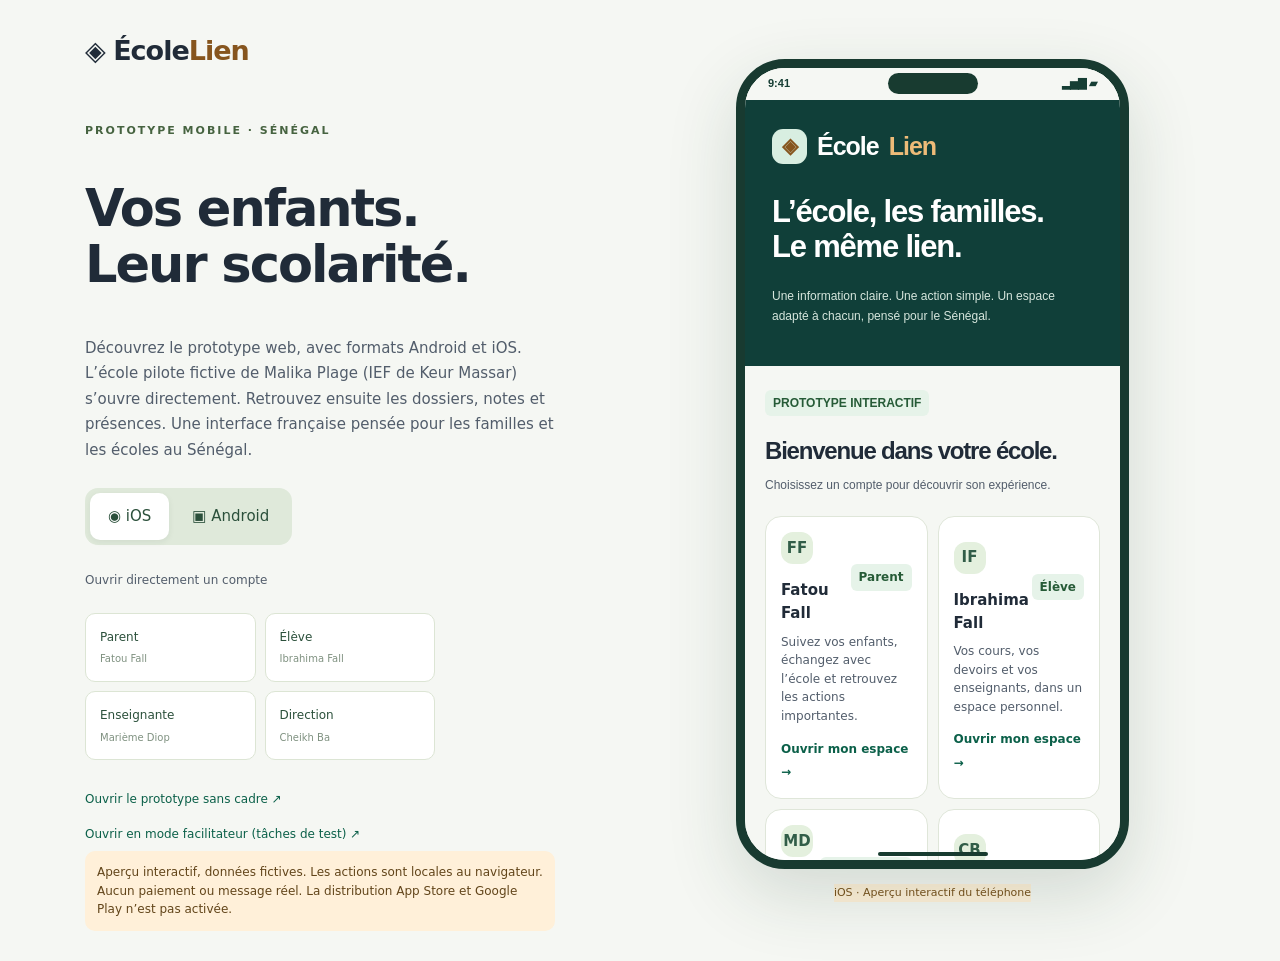
==== index.html @ 13fc46bd "Publish ÉcoleLien pilot prototype for online testing Static site for GitHub Pages: preview page, app" ====
<!doctype html><html lang="fr"><head><meta charset="utf-8"><meta name="robots" content="noindex, nofollow"><meta name="viewport" content="width=device-width,initial-scale=1"><meta name="theme-color" content="#103f39"><title>ÉcoleLien · iOS et Android</title><style>*{box-sizing:border-box}body{margin:0;background:#edf2e9;color:#183f35;font:14px system-ui,sans-serif}.preview{min-height:100vh;display:grid;grid-template-columns:1fr 1fr;gap:60px;align-items:center;max-width:1250px;margin:auto;padding:30px 70px}.brand{font-weight:800;font-size:27px;letter-spacing:-1px}.brand span{color:#b37a35}h1{font-size:51px;letter-spacing:-2px;line-height:1.1;max-width:500px}p{line-height:1.7;color:#647c6b;max-width:470px}.eyebrow{font-size:11px;font-weight:700;letter-spacing:2px;color:#72956e;margin-top:50px}.switch{display:flex;gap:5px;padding:5px;background:#dfe9da;border-radius:13px;width:max-content;margin:25px 0}button{cursor:pointer;font:inherit;border:0;border-radius:10px;padding:12px 18px;color:#2b503b;background:transparent}button.active{background:#fff;box-shadow:0 2px 6px #17352512}.accounts{display:grid;grid-template-columns:1fr 1fr;gap:9px;max-width:350px;margin:22px 0}.accounts button{background:#fff;text-align:left;border:1px solid #dce5d4;padding:14px;font-size:12px}.accounts small{display:block;color:#7f9180;margin-top:5px}.device-area{display:flex;align-items:center;justify-content:center;flex-direction:column;gap:15px}.device{height:min(850px,90vh);width:393px;border:9px solid #183a30;border-radius:49px;background:#f5f7f3;overflow:hidden;box-shadow:0 25px 70px #1c432929;position:relative}.device.android{border-radius:35px;border-width:8px}.device iframe{width:100%;height:100%;border:0;display:block}.note{font-size:11px;color:#7e917d}.link{display:inline-block;margin:8px 0;color:#16785e;font-size:12px;text-decoration:none}.demo{font-size:11px;padding:12px;background:#e4eadb;border-radius:10px;max-width:470px}.mobiletools{display:none}@media(max-width:800px){body{background:#f5f7f3}.preview{display:block;padding:0;min-height:100dvh}.intro{display:none}.device-area{display:block}.device{width:100%;height:calc(100dvh - 40px);border:0;border-radius:0;box-shadow:none}.device.android{border:0;border-radius:0}.note{display:none}.mobiletools{display:flex;justify-content:center;align-items:center;height:40px;background:#e6eee1;gap:8px;font-size:10px}.mobiletools button{padding:5px 13px;font-size:10px;border-radius:15px}.mobiletools button.active{background:white}}</style><link rel="stylesheet" href="readability.css"><link rel="stylesheet" href="pilot.css?v=3"><link rel="manifest" href="manifest.webmanifest"><link rel="apple-touch-icon" href="icon-192.png"></head><body><div class="preview"><section class="intro"><div class="brand">◈ École<span>Lien</span></div><div class="eyebrow">PROTOTYPE MOBILE · SÉNÉGAL</div><h1>Vos enfants.<br>Leur scolarité.</h1><p>Découvrez le prototype web, avec formats Android et iOS. L’école pilote fictive de Malika Plage (IEF de Keur Massar) s’ouvre directement. Retrouvez ensuite les dossiers, notes et présences. Une interface française pensée pour les familles et les écoles au Sénégal.</p><div class="switch"><button id="ios" onclick="platform('ios')">◉ iOS</button><button id="android" onclick="platform('android')">▣ Android</button></div><p style="font-size:12px">Ouvrir directement un compte</p><div class="accounts"><button onclick="openAccount('parent')">Parent<small>Fatou Fall</small></button><button onclick="openAccount('student')">Élève<small>Ibrahima Fall</small></button><button onclick="openAccount('teacher')">Enseignante<small>Marième Diop</small></button><button onclick="openAccount('admin')">Direction<small>Cheikh Ba</small></button></div><a class="link" id="full" href="app.html">Ouvrir le prototype sans cadre ↗</a><br><a class="link" href="app.html?animateur=1">Ouvrir en mode facilitateur (tâches de test) ↗</a><div class="demo">Aperçu interactif, données fictives. Les actions sont locales au navigateur. Aucun paiement ou message réel. La distribution App Store et Google Play n’est pas activée.</div></section><section class="device-area"><div class="mobiletools">Format : <button id="mobile-ios" onclick="platform('ios')">iOS</button><button id="mobile-android" onclick="platform('android')">Android</button></div><div class="device" id="device"><iframe id="phone" title="Prototype mobile ÉcoleLien" src="app.html?platform=ios"></iframe></div><div class="note" id="caption">iOS · Aperçu du téléphone</div></section></div><script>let current=localStorage.getItem('ecolelien-platform')||'ios';function platform(p){current=p;localStorage.setItem('ecolelien-platform',p);document.getElementById('device').classList.toggle('android',p==='android');for(let id of ['ios','android','mobile-ios','mobile-android'])document.getElementById(id).classList.toggle('active',id.endsWith(p));document.getElementById('phone').src='app.html?platform='+p;document.getElementById('full').href='app.html?platform='+p;document.getElementById('caption').textContent=(p==='ios'?'iOS':'Android')+' · Aperçu interactif du téléphone'}function openAccount(role){document.getElementById('phone').contentWindow.postMessage({type:'ecolelien-demo-account',role},location.origin)}platform(current);</script></body></html>
---- readability.css ----
/* Readable typography and contrast on light surfaces. */
:root{--read-ink:#202b38;--read-muted:#525d6b;--read-purple:#247565;--read-green:#0b6049}
html{-webkit-text-size-adjust:100%;text-size-adjust:100%}
body:not(.vue-theme-dark){--ink:var(--read-ink);--muted:var(--read-muted);--green:var(--read-green);color:var(--read-ink)}
body:not(.vue-theme-dark) :is(.subtitle,.meta,.help,.hint,.mini,.footnote,.phone-hint,.location-sub,.location-help,.school-details,.location-notes,.location-foot,.kpi-caption){color:var(--read-muted)}
body:not(.vue-theme-dark) :is(.location-card,.school-option,.card,.student-card,.assignment-list,.contact-display,.account){color:var(--read-ink)}
body:not(.vue-theme-dark) :is(.card,.student-card,.account,.location-card,.school-option) :is(p,small){color:var(--read-muted)}
body:not(.vue-theme-dark) :is(.location-brand span,.school-cardhead p,.location-notes h3,.profile-item small,.student-card p,.assignment-row .tiny,.assignment-row .due,.stat small,.stat span,.stat .label,th){color:var(--read-muted)}
body:not(.vue-theme-dark) :is(.school-context button,.school-context small,.school-option a,.location-notes a,.return-link){color:var(--read-purple)}
body:not(.vue-theme-dark) :is(.location-steps button,.location-steps b){color:#33665c}
body:not(.vue-theme-dark) .location-steps button.active{background:#247565;color:white}
body:not(.vue-theme-dark) :is(.vue-summary,.vue-note){background:#eaf5f3;color:#32675c}
body:not(.vue-theme-dark) :is(.notice,.location-path){background:#edf4e7;color:#385830}
body:not(.vue-theme-dark) :is(.notice.amber,.note,.demo){background:#fff0d9;color:#78501b}
body:not(.vue-theme-dark) .tag{background:#e6f3e9;color:#265b37}
body:not(.vue-theme-dark) .tag.amber{background:#fbefda;color:#795019}
body:not(.vue-theme-dark) .tag.blue{background:#e8edf8;color:#294c8a}
body:not(.vue-theme-dark) .tag.rose{background:#fae9e5;color:#903a30}
body:not(.vue-theme-dark) .bottom-nav button{color:#525d6b}
body:not(.vue-theme-dark) .bottom-nav button.active{color:#0b6049}
body:not(.vue-theme-dark) .assignment-row .due strong{color:#202b38}
body:not(.vue-theme-dark) .assignment-details .row span:first-child{color:#525d6b}
body:not(.vue-theme-dark) :is(input,select,textarea){background:#fff;color:#202b38;border-color:#8993a0}
body:not(.vue-theme-dark) ::placeholder{color:#626c79;opacity:1}
body:not(.vue-theme-dark) :is(.primary,.dark){background:#0b6049;color:white}
body:not(.vue-theme-dark) .student-modules .grades{background:#175d93;border-color:#175d93;color:white}
body:not(.vue-theme-dark) .student-modules .grades span{color:white}
body:not(.vue-theme-dark) .positive{color:#176336}
body:not(.vue-theme-dark) .negative{color:#963c32}
body:not(.vue-theme-dark) :is(.pill,.badge,.notice-result,.formula){color:#31582c}
body:not(.vue-theme-dark) .link{color:#0b6049}
body:not(.vue-theme-dark) .brand span{color:#86551e}
body:not(.vue-theme-dark) .intro p,body:not(.vue-theme-dark) .note{color:#525d6b}
body:not(.vue-theme-dark) .intro .demo{color:#62451a}
body:not(.vue-theme-dark) :is(.login-intro,.hero) p{color:#d6e6dd}
body:not(.vue-theme-dark) :is(.login-intro,.hero) :is(.eyebrow,.footnote){color:#c9dfd0}
body:not(.vue-theme-dark) :is(.login-intro,.hero,.vue-banner,.id-card) :is(h1,h2,h3){color:#fff}
body:not(.vue-theme-dark) .vue-banner p{color:#e4f2ef}
body:not(.vue-theme-dark) .id-card :is(p,small){color:#e6f3f0}
body:not(.vue-theme-dark) .top :is(.top-left,.identity small,.ghost){color:#fff}
body:not(.vue-theme-dark) .hero button{color:#294a38}
.vue-action{color:#fff!important}.vue-action:nth-child(2){background:#237665!important}.vue-action:nth-child(3){background:#955015!important}
.student-card .events{background:#955015!important;color:#fff!important}
.subject-tile:nth-child(6n+1){background:#00657a!important}.subject-tile:nth-child(6n+2){background:#174b91!important}.subject-tile:nth-child(6n+3){background:#227766!important}.subject-tile:nth-child(6n+4){background:#267364!important}.subject-tile:nth-child(6n+5){background:#92511c!important}.subject-tile:nth-child(6n+6){background:#6b5516!important}
.subject-tile :is(h3,strong,small,.subject-teacher,.coefficient){color:white!important;opacity:1!important}
.course-hero{background:#175d93!important;color:white}.course-hero :is(h2,p,small){color:white!important}
body{font-size:15px;line-height:1.55}
:is(.meta,.help,.hint,.footnote,.phone-hint,.location-sub,.location-help,.school-details,.location-notes,.location-foot,.kpi-caption,.school-context small,.school-cardhead p,.tag,.demo,.stat small,.stat .label,.account small,.account p,.location-brand span,.school-option a,.location-notes a,.account .arrow){font-size:12px!important;line-height:1.55!important}
:is(label,th,.small,.location-steps button,.school-option .primary,.account-tabs button,.module-grid button,.bottom-nav button,.student-modules button,.top-left,.identity b){font-size:12px!important}
:is(.subject-tile .subject-teacher,.subject-tile .coefficient,.assignment-row .tiny,.assignment-row .due){font-size:11px!important;line-height:1.45}
.screens .subject-tile h3{font-size:12px;min-height:35px;line-height:1.4}
.screens .subject-tile{min-height:160px}
.screens .module-grid button{min-height:110px;line-height:1.4}
.school-context small{white-space:normal}.location-steps button{flex-wrap:wrap;justify-content:center;min-height:52px}
button:disabled{opacity:1;color:#59606a!important;background:#e5e7eb!important;border:1px solid #bcc2ca}
button:focus-visible,a:focus-visible,input:focus-visible,select:focus-visible,textarea:focus-visible{outline:3px solid #174b91;outline-offset:3px}
.vue-theme-dark :is(.meta,.help,.hint,.footnote,.phone-hint,.location-sub,.location-help,.school-details,.location-notes,.location-foot,.kpi-caption,.school-cardhead p,.profile-item small,.assignment-row .tiny){color:#becbc8}
.vue-theme-dark :is(.location-brand span,.location-notes h3,.school-context small){color:#c3dcd7}
.vue-theme-dark .tag{background:#d8eee1;color:#265b37}.vue-theme-dark .tag.amber{background:#fbefda;color:#795019}.vue-theme-dark .tag.blue{background:#e8edf8;color:#294c8a}
.vue-theme-dark button:disabled{background:#3b3b43!important;color:#ceced5!important;border-color:#777}
.vue-theme-dark :is(.sheet,.drawer,dialog) .help{color:#becbc8}
@media(max-width:780px){input:not([type=checkbox]):not([type=radio]),select,textarea{font-size:16px!important}.page-head{flex-wrap:wrap}.screen-top h1{font-size:18px!important}.bottom-nav button{font-size:11px!important;min-height:52px;max-width:95px;white-space:normal}.location-shell h1{font-size:26px!important}.school-option .pillrow button{white-space:normal;line-height:1.45}.school-context b{font-size:13px}.screens .subject-grid{gap:8px}.screens .subject-tile{padding:12px 7px}.screens .subject-tile strong{font-size:22px}.account-tabs button{padding:13px 3px}.demo{font-size:11px!important}.main{padding-bottom:115px}}

body:not(.vue-theme-dark) .intro .eyebrow{color:#466340}.mobiletools{font-size:12px}.mobiletools button{font-size:12px}.vue-theme-dark .bottom-nav button{color:#becbc8}.vue-theme-dark .bottom-nav button.active{color:#bce5cf}
/* Dark theme controls must own their foreground and background together. */
.vue-theme-dark button{background:#35413f;color:#edf7f5}
.vue-theme-dark button.primary,.vue-theme-dark button.dark{background:#0b6049;color:#fff}
.vue-theme-dark button.danger{background:#59302f;color:#ffe8e3}
.vue-theme-dark button.ghost{background:transparent;color:#cdddda}
.vue-theme-dark .quick button{background:#edf3e8;color:#213d2f;font-weight:700}
.vue-theme-dark .quick button span{color:#2e6845}
.vue-theme-dark .row button.small:not(.primary):not(.dark):not(.danger){background:#edf3e8;color:#213d2f;border:1px solid #b2c5ac}
.vue-theme-dark .tabs button{background:#35413f;color:#edf7f5}
.vue-theme-dark .tabs button.active{background:#d8eee1;color:#245c43}
.vue-theme-dark .account{background:#252f2d;color:#edf7f5;border-color:#455451}
.vue-theme-dark .account :is(p,small){color:#becbc8}
.vue-theme-dark .account .arrow{color:#bce5cf}
.vue-theme-dark .child{background:#2b3634;color:#edf7f5;border-color:#455451}
.vue-theme-dark .child.active{background:#334b3b;color:#edf7f5;border-color:#92b98b}
.vue-theme-dark .child small{color:#becbc8}
.vue-theme-dark .pillrow button:not(.primary):not(.danger):not(.events){background:#35413f;color:#edf7f5}
.vue-theme-dark .hero button{background:#e8c181;color:#294a38}
.vue-theme-dark .student-card .events{background:#955015;color:#fff}
.vue-theme-dark .student-summary{background:transparent;color:#edf7f5}
.vue-theme-dark .module-heading button{background:transparent;color:#edf7f5}
.vue-theme-dark .assignment-row,.vue-theme-dark .grade-row{background:transparent;color:#edf7f5}
.vue-theme-dark .assignment-row .due strong{color:#edf7f5}
.vue-theme-dark .conversation{background:transparent;color:#edf7f5}
.vue-theme-dark .conversation.active{color:#bce5cf}
.vue-theme-dark .account-tabs button{background:transparent;color:#edf7f5}
.vue-theme-dark .account-tabs button.active{background:#35413f;color:#edf7f5}
.vue-theme-dark .return-link{background:transparent;color:#baded7}
.vue-theme-dark .location-steps button{background:#2d403c;color:#cee7e2}
.vue-theme-dark .location-steps button.active{background:#2a6f61;color:white}
.vue-theme-dark .location-steps b{background:#e7f3f1;color:#33665c}
.vue-theme-dark .location-brand span{color:#becbc8}
.vue-theme-dark .sheet .student-summary{background:#2b3634;color:#edf7f5}
.vue-theme-dark .drawer button{background:transparent;color:#edf7f5}
.vue-theme-dark .tutorial button{background:transparent;color:#edf7f5}
.vue-theme-dark .screen-top button{background:transparent;color:#fff}
.vue-theme-dark .bottom-nav button{background:transparent;color:#cdddda}
.vue-theme-dark .bottom-nav button.active{background:transparent;color:#bce5cf}
.screens.vue-theme-dark .statusbar{background:#272727!important;color:#f3f1f5!important}
.screens.vue-theme-dark .statusbar .camera{background:#0b0b0d}
.screens.vue-theme-dark .gesture{background:#cdddda}
body:not(.vue-theme-dark) .quick button{background:#f2f6ee;color:#213d2f;font-weight:700}
body:not(.vue-theme-dark) .quick button span{color:#2e6845}
body:not(.vue-theme-dark) .row button.small:not(.primary):not(.dark):not(.danger){background:#edf3e8;color:#213d2f}
---- pilot.css ----
/* Shared green/gold identity, using phone system fonts and local SVG icons. */
body,button,input,select,textarea{font-family:system-ui,-apple-system,BlinkMacSystemFont,'Segoe UI',sans-serif}h1,h2,h3,.brand{font-family:inherit}body.vue,body.screens{--purple:#0b6049;--blue:#0b6049}body:not(.vue-theme-dark){--bg:#f5f7f3;--green:#0b6049;--navy:#103f39;--ink:#202b38;--muted:#525d6b;background:#f5f7f3}body.screens .top{background:#103f39!important;color:#fff}.screens .screen-top h1,.screens .screen-top button{color:#fff!important}.location-brand{color:#0b6049}body:not(.vue-theme-dark) .location-steps button{color:#294a38}body:not(.vue-theme-dark) .location-steps button.active{background:#0b6049;color:white}body:not(.vue-theme-dark) .vue-summary{background:#edf4eb;color:#234d3b}.screens .vue-action{background:#0b6049;color:white}.screens .vue-action .badge{color:#fff;background:#ffffff20}.screens .student-card{border-color:#d1ddd4}.screens .student-card .avatar{background:#dcebdd;color:#315d48}.drawer header{background:#103f39}.drawer{background:#103f39}.drawer button{color:#fff;border-color:#416455}.drawer footer{color:#d6e6dd}.id-card{background:linear-gradient(130deg,#103f39,#0b6049)}.id-card .avatar{background:#dcebdd;color:#315d48}.return-link,body:not(.vue-theme-dark) .return-link{color:#0b6049}.screens .module-grid button{background:#f2f6ee;border-color:#c6d5cb;color:#213d2f}.screens .module-grid .symbol{color:#0b6049}body:not(.vue-theme-dark) .account-tabs button.active{background:#e1eddf}.screens .events{background:#86551e!important;color:#fff}.ui-icon{width:22px;height:22px;display:inline-block;vertical-align:middle;flex-shrink:0}.symbol .ui-icon{width:30px;height:30px}.bottom-nav .ui-icon{width:23px;height:23px}.quick .ui-icon{width:27px;height:27px}.ui-icon path{vector-effect:non-scaling-stroke}.demo.compact-strip{margin:0;padding:6px 10px;border-radius:0;font-size:11px!important;line-height:1.35;min-height:0}.school-context{display:none!important}.content{padding-top:16px}.today{font-size:13px;color:var(--muted);margin:4px 0 16px}.todo{border-top:4px solid #0b6049}.todo-item{padding:16px;border-radius:12px;margin-bottom:8px}.todo-item.urgent{background:#fff0d9;border-left:4px solid #86551e}.todo-item p{color:#3e4650!important;margin:8px 0 12px}.todo-item h3{font-size:17px;margin-top:8px}.todo-row{display:flex;align-items:center;gap:12px;justify-content:space-between;padding:14px 0;border-bottom:1px solid var(--line)}.todo-row:last-child{border:0}.todo-row div{flex:1;min-width:0}.todo-row small{display:block;margin-top:5px;color:var(--muted)}.todo-row button{min-height:44px;white-space:nowrap}.receipt-confirmed{color:#176336!important;background:#edf4eb;padding:12px;border-radius:8px;font-size:13px}.attendance-summary{display:flex;justify-content:space-between;gap:8px;position:sticky;top:32px;background:#edf4eb;color:#234d3b;padding:13px;z-index:4;border-radius:8px}.attendance-person{display:flex;align-items:center;justify-content:space-between;gap:8px;padding:12px 0;border-bottom:1px solid var(--line)}.attendance-person b{font-size:14px}.attendance-person small{display:block;color:var(--muted);margin-top:4px}.attendance-taps{display:flex;gap:5px}.attendance-taps button{padding:11px 9px;min-height:44px;font-size:12px;border:1px solid #bccabd}.attendance-taps button.selected{background:#903a30;color:#fff;border-color:#903a30}.attendance-save{position:sticky;bottom:85px;display:flex;gap:7px;flex-wrap:wrap;padding:12px 0;background:var(--bg);z-index:3}.sms-phone{max-width:320px;margin:auto;border:7px solid #34463f;border-radius:18px;padding:15px;background:#f1f5ec;color:#202b38}.sms-phone-head{font-weight:700;border-bottom:1px solid #c6d5cb;padding:8px 0}.sms-bubble{background:#fff;border-radius:12px;padding:14px;margin:15px 0}.sms-bubble p{color:#202b38!important}.sms-phone input{color:#202b38!important;background:#fff!important}.sms-phone label{color:#202b38}.phone-hint,.vue-note{display:none}.facilitator-mode .phone-hint,.facilitator-mode .vue-note{display:block}.facilitator-mode .compact-strip:after{content:' · Facilitateur';font-weight:700}body.vue-theme-dark .todo-item.urgent{background:#46351b;color:#fff}body.vue-theme-dark .todo-item p{color:#fff!important}body.vue-theme-dark .attendance-summary{background:#315240;color:#fff}body.vue-theme-dark .sms-bubble,body.vue-theme-dark .sms-bubble p{color:#202b38!important}body.vue-theme-dark .receipt-confirmed{color:#234d3b!important}.selected-student{position:static}@media(max-width:780px){.screens .card{padding:16px}.todo-row small{font-size:12px}.attendance-taps button{font-size:12px}.screens .top{height:54px!important}.todo .card-head{margin-bottom:12px}.main{padding-bottom:90px}.module-grid button{min-height:94px;font-size:12px!important}.school-option .ui-icon{color:#0b6049}}
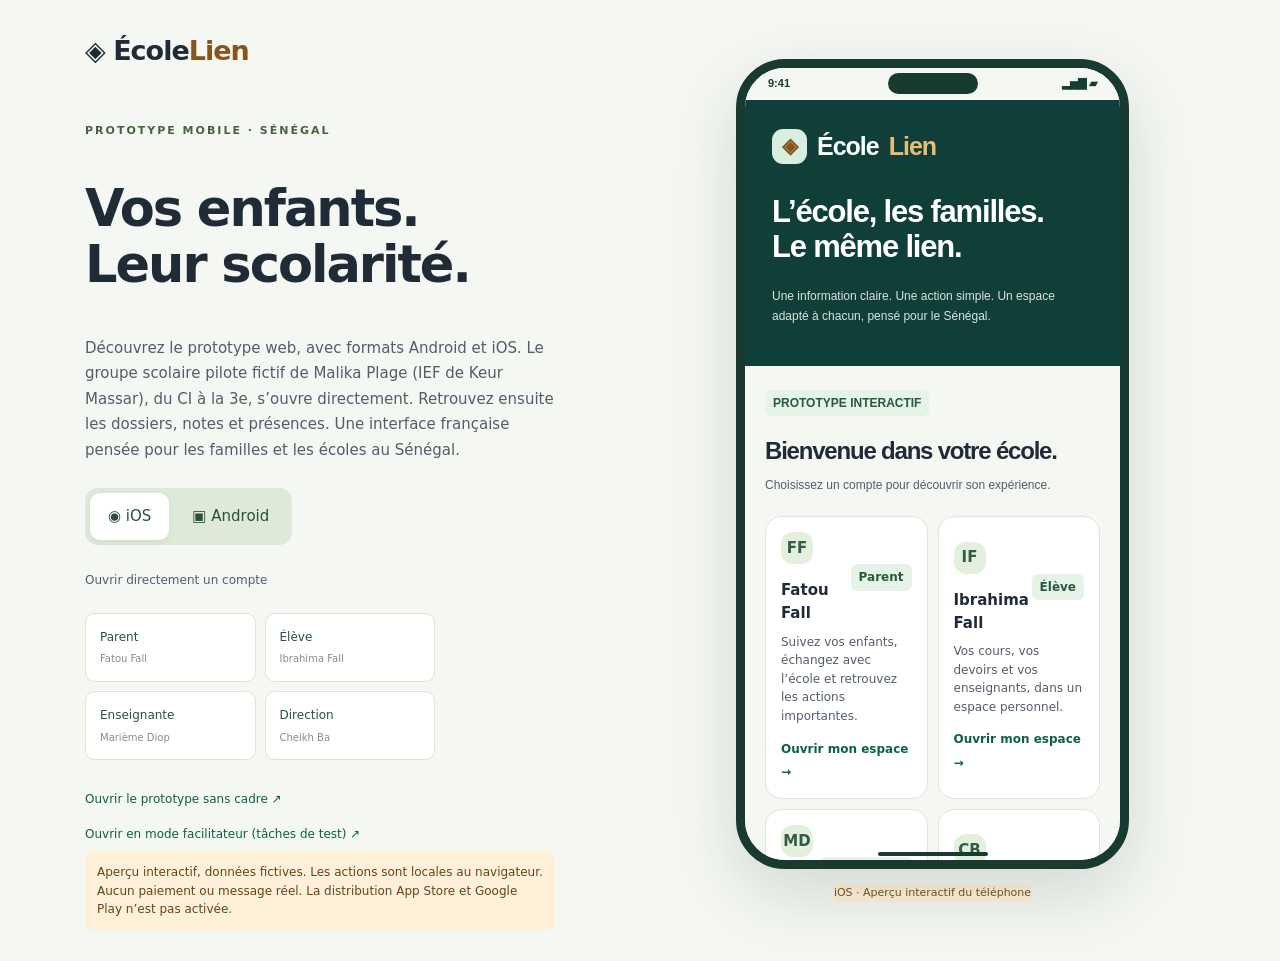
==== commit 5500d305: "Align the prototype with Senegal's school system - Élémentaire (CM2): grades out of 10 by trimester," ====
--- a/index.html
+++ b/index.html
@@ -1 +1 @@
-<!doctype html><html lang="fr"><head><meta charset="utf-8"><meta name="robots" content="noindex, nofollow"><meta name="viewport" content="width=device-width,initial-scale=1"><meta name="theme-color" content="#103f39"><title>ÉcoleLien · iOS et Android</title><style>*{box-sizing:border-box}body{margin:0;background:#edf2e9;color:#183f35;font:14px system-ui,sans-serif}.preview{min-height:100vh;display:grid;grid-template-columns:1fr 1fr;gap:60px;align-items:center;max-width:1250px;margin:auto;padding:30px 70px}.brand{font-weight:800;font-size:27px;letter-spacing:-1px}.brand span{color:#b37a35}h1{font-size:51px;letter-spacing:-2px;line-height:1.1;max-width:500px}p{line-height:1.7;color:#647c6b;max-width:470px}.eyebrow{font-size:11px;font-weight:700;letter-spacing:2px;color:#72956e;margin-top:50px}.switch{display:flex;gap:5px;padding:5px;background:#dfe9da;border-radius:13px;width:max-content;margin:25px 0}button{cursor:pointer;font:inherit;border:0;border-radius:10px;padding:12px 18px;color:#2b503b;background:transparent}button.active{background:#fff;box-shadow:0 2px 6px #17352512}.accounts{display:grid;grid-template-columns:1fr 1fr;gap:9px;max-width:350px;margin:22px 0}.accounts button{background:#fff;text-align:left;border:1px solid #dce5d4;padding:14px;font-size:12px}.accounts small{display:block;color:#7f9180;margin-top:5px}.device-area{display:flex;align-items:center;justify-content:center;flex-direction:column;gap:15px}.device{height:min(850px,90vh);width:393px;border:9px solid #183a30;border-radius:49px;background:#f5f7f3;overflow:hidden;box-shadow:0 25px 70px #1c432929;position:relative}.device.android{border-radius:35px;border-width:8px}.device iframe{width:100%;height:100%;border:0;display:block}.note{font-size:11px;color:#7e917d}.link{display:inline-block;margin:8px 0;color:#16785e;font-size:12px;text-decoration:none}.demo{font-size:11px;padding:12px;background:#e4eadb;border-radius:10px;max-width:470px}.mobiletools{display:none}@media(max-width:800px){body{background:#f5f7f3}.preview{display:block;padding:0;min-height:100dvh}.intro{display:none}.device-area{display:block}.device{width:100%;height:calc(100dvh - 40px);border:0;border-radius:0;box-shadow:none}.device.android{border:0;border-radius:0}.note{display:none}.mobiletools{display:flex;justify-content:center;align-items:center;height:40px;background:#e6eee1;gap:8px;font-size:10px}.mobiletools button{padding:5px 13px;font-size:10px;border-radius:15px}.mobiletools button.active{background:white}}</style><link rel="stylesheet" href="readability.css"><link rel="stylesheet" href="pilot.css?v=3"><link rel="manifest" href="manifest.webmanifest"><link rel="apple-touch-icon" href="icon-192.png"></head><body><div class="preview"><section class="intro"><div class="brand">◈ École<span>Lien</span></div><div class="eyebrow">PROTOTYPE MOBILE · SÉNÉGAL</div><h1>Vos enfants.<br>Leur scolarité.</h1><p>Découvrez le prototype web, avec formats Android et iOS. L’école pilote fictive de Malika Plage (IEF de Keur Massar) s’ouvre directement. Retrouvez ensuite les dossiers, notes et présences. Une interface française pensée pour les familles et les écoles au Sénégal.</p><div class="switch"><button id="ios" onclick="platform('ios')">◉ iOS</button><button id="android" onclick="platform('android')">▣ Android</button></div><p style="font-size:12px">Ouvrir directement un compte</p><div class="accounts"><button onclick="openAccount('parent')">Parent<small>Fatou Fall</small></button><button onclick="openAccount('student')">Élève<small>Ibrahima Fall</small></button><button onclick="openAccount('teacher')">Enseignante<small>Marième Diop</small></button><button onclick="openAccount('admin')">Direction<small>Cheikh Ba</small></button></div><a class="link" id="full" href="app.html">Ouvrir le prototype sans cadre ↗</a><br><a class="link" href="app.html?animateur=1">Ouvrir en mode facilitateur (tâches de test) ↗</a><div class="demo">Aperçu interactif, données fictives. Les actions sont locales au navigateur. Aucun paiement ou message réel. La distribution App Store et Google Play n’est pas activée.</div></section><section class="device-area"><div class="mobiletools">Format : <button id="mobile-ios" onclick="platform('ios')">iOS</button><button id="mobile-android" onclick="platform('android')">Android</button></div><div class="device" id="device"><iframe id="phone" title="Prototype mobile ÉcoleLien" src="app.html?platform=ios"></iframe></div><div class="note" id="caption">iOS · Aperçu du téléphone</div></section></div><script>let current=localStorage.getItem('ecolelien-platform')||'ios';function platform(p){current=p;localStorage.setItem('ecolelien-platform',p);document.getElementById('device').classList.toggle('android',p==='android');for(let id of ['ios','android','mobile-ios','mobile-android'])document.getElementById(id).classList.toggle('active',id.endsWith(p));document.getElementById('phone').src='app.html?platform='+p;document.getElementById('full').href='app.html?platform='+p;document.getElementById('caption').textContent=(p==='ios'?'iOS':'Android')+' · Aperçu interactif du téléphone'}function openAccount(role){document.getElementById('phone').contentWindow.postMessage({type:'ecolelien-demo-account',role},location.origin)}platform(current);</script></body></html>
+<!doctype html><html lang="fr"><head><meta charset="utf-8"><meta name="robots" content="noindex, nofollow"><meta name="viewport" content="width=device-width,initial-scale=1"><meta name="theme-color" content="#103f39"><title>ÉcoleLien · iOS et Android</title><style>*{box-sizing:border-box}body{margin:0;background:#edf2e9;color:#183f35;font:14px system-ui,sans-serif}.preview{min-height:100vh;display:grid;grid-template-columns:1fr 1fr;gap:60px;align-items:center;max-width:1250px;margin:auto;padding:30px 70px}.brand{font-weight:800;font-size:27px;letter-spacing:-1px}.brand span{color:#b37a35}h1{font-size:51px;letter-spacing:-2px;line-height:1.1;max-width:500px}p{line-height:1.7;color:#647c6b;max-width:470px}.eyebrow{font-size:11px;font-weight:700;letter-spacing:2px;color:#72956e;margin-top:50px}.switch{display:flex;gap:5px;padding:5px;background:#dfe9da;border-radius:13px;width:max-content;margin:25px 0}button{cursor:pointer;font:inherit;border:0;border-radius:10px;padding:12px 18px;color:#2b503b;background:transparent}button.active{background:#fff;box-shadow:0 2px 6px #17352512}.accounts{display:grid;grid-template-columns:1fr 1fr;gap:9px;max-width:350px;margin:22px 0}.accounts button{background:#fff;text-align:left;border:1px solid #dce5d4;padding:14px;font-size:12px}.accounts small{display:block;color:#7f9180;margin-top:5px}.device-area{display:flex;align-items:center;justify-content:center;flex-direction:column;gap:15px}.device{height:min(850px,90vh);width:393px;border:9px solid #183a30;border-radius:49px;background:#f5f7f3;overflow:hidden;box-shadow:0 25px 70px #1c432929;position:relative}.device.android{border-radius:35px;border-width:8px}.device iframe{width:100%;height:100%;border:0;display:block}.note{font-size:11px;color:#7e917d}.link{display:inline-block;margin:8px 0;color:#16785e;font-size:12px;text-decoration:none}.demo{font-size:11px;padding:12px;background:#e4eadb;border-radius:10px;max-width:470px}.mobiletools{display:none}@media(max-width:800px){body{background:#f5f7f3}.preview{display:block;padding:0;min-height:100dvh}.intro{display:none}.device-area{display:block}.device{width:100%;height:calc(100dvh - 40px);border:0;border-radius:0;box-shadow:none}.device.android{border:0;border-radius:0}.note{display:none}.mobiletools{display:flex;justify-content:center;align-items:center;height:40px;background:#e6eee1;gap:8px;font-size:10px}.mobiletools button{padding:5px 13px;font-size:10px;border-radius:15px}.mobiletools button.active{background:white}}</style><link rel="stylesheet" href="readability.css"><link rel="stylesheet" href="pilot.css?v=3"><link rel="manifest" href="manifest.webmanifest"><link rel="apple-touch-icon" href="icon-192.png"></head><body><div class="preview"><section class="intro"><div class="brand">◈ École<span>Lien</span></div><div class="eyebrow">PROTOTYPE MOBILE · SÉNÉGAL</div><h1>Vos enfants.<br>Leur scolarité.</h1><p>Découvrez le prototype web, avec formats Android et iOS. Le groupe scolaire pilote fictif de Malika Plage (IEF de Keur Massar), du CI à la 3e, s’ouvre directement. Retrouvez ensuite les dossiers, notes et présences. Une interface française pensée pour les familles et les écoles au Sénégal.</p><div class="switch"><button id="ios" onclick="platform('ios')">◉ iOS</button><button id="android" onclick="platform('android')">▣ Android</button></div><p style="font-size:12px">Ouvrir directement un compte</p><div class="accounts"><button onclick="openAccount('parent')">Parent<small>Fatou Fall</small></button><button onclick="openAccount('student')">Élève<small>Ibrahima Fall</small></button><button onclick="openAccount('teacher')">Enseignante<small>Marième Diop</small></button><button onclick="openAccount('admin')">Direction<small>Cheikh Ba</small></button></div><a class="link" id="full" href="app.html">Ouvrir le prototype sans cadre ↗</a><br><a class="link" href="app.html?animateur=1">Ouvrir en mode facilitateur (tâches de test) ↗</a><div class="demo">Aperçu interactif, données fictives. Les actions sont locales au navigateur. Aucun paiement ou message réel. La distribution App Store et Google Play n’est pas activée.</div></section><section class="device-area"><div class="mobiletools">Format : <button id="mobile-ios" onclick="platform('ios')">iOS</button><button id="mobile-android" onclick="platform('android')">Android</button></div><div class="device" id="device"><iframe id="phone" title="Prototype mobile ÉcoleLien" src="app.html?platform=ios"></iframe></div><div class="note" id="caption">iOS · Aperçu du téléphone</div></section></div><script>let current=localStorage.getItem('ecolelien-platform')||'ios';function platform(p){current=p;localStorage.setItem('ecolelien-platform',p);document.getElementById('device').classList.toggle('android',p==='android');for(let id of ['ios','android','mobile-ios','mobile-android'])document.getElementById(id).classList.toggle('active',id.endsWith(p));document.getElementById('phone').src='app.html?platform='+p;document.getElementById('full').href='app.html?platform='+p;document.getElementById('caption').textContent=(p==='ios'?'iOS':'Android')+' · Aperçu interactif du téléphone'}function openAccount(role){document.getElementById('phone').contentWindow.postMessage({type:'ecolelien-demo-account',role},location.origin)}platform(current);</script></body></html>
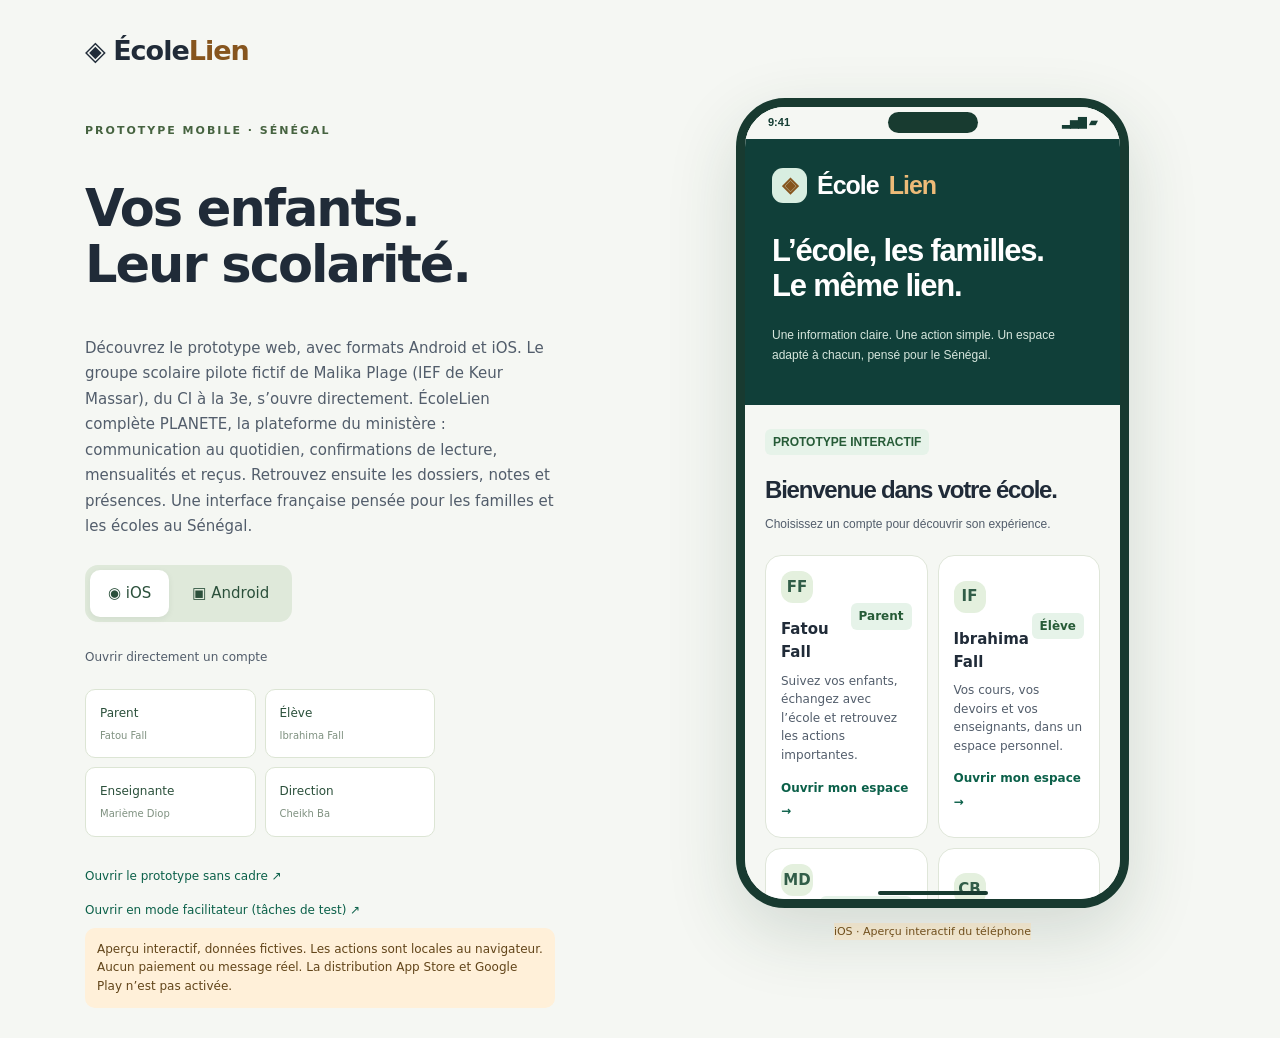
==== commit 6a523162: "Private-school fee model and PLANETE positioning - Fees: registration + 10 monthly payments (October" ====
--- a/index.html
+++ b/index.html
@@ -1 +1 @@
-<!doctype html><html lang="fr"><head><meta charset="utf-8"><meta name="robots" content="noindex, nofollow"><meta name="viewport" content="width=device-width,initial-scale=1"><meta name="theme-color" content="#103f39"><title>ÉcoleLien · iOS et Android</title><style>*{box-sizing:border-box}body{margin:0;background:#edf2e9;color:#183f35;font:14px system-ui,sans-serif}.preview{min-height:100vh;display:grid;grid-template-columns:1fr 1fr;gap:60px;align-items:center;max-width:1250px;margin:auto;padding:30px 70px}.brand{font-weight:800;font-size:27px;letter-spacing:-1px}.brand span{color:#b37a35}h1{font-size:51px;letter-spacing:-2px;line-height:1.1;max-width:500px}p{line-height:1.7;color:#647c6b;max-width:470px}.eyebrow{font-size:11px;font-weight:700;letter-spacing:2px;color:#72956e;margin-top:50px}.switch{display:flex;gap:5px;padding:5px;background:#dfe9da;border-radius:13px;width:max-content;margin:25px 0}button{cursor:pointer;font:inherit;border:0;border-radius:10px;padding:12px 18px;color:#2b503b;background:transparent}button.active{background:#fff;box-shadow:0 2px 6px #17352512}.accounts{display:grid;grid-template-columns:1fr 1fr;gap:9px;max-width:350px;margin:22px 0}.accounts button{background:#fff;text-align:left;border:1px solid #dce5d4;padding:14px;font-size:12px}.accounts small{display:block;color:#7f9180;margin-top:5px}.device-area{display:flex;align-items:center;justify-content:center;flex-direction:column;gap:15px}.device{height:min(850px,90vh);width:393px;border:9px solid #183a30;border-radius:49px;background:#f5f7f3;overflow:hidden;box-shadow:0 25px 70px #1c432929;position:relative}.device.android{border-radius:35px;border-width:8px}.device iframe{width:100%;height:100%;border:0;display:block}.note{font-size:11px;color:#7e917d}.link{display:inline-block;margin:8px 0;color:#16785e;font-size:12px;text-decoration:none}.demo{font-size:11px;padding:12px;background:#e4eadb;border-radius:10px;max-width:470px}.mobiletools{display:none}@media(max-width:800px){body{background:#f5f7f3}.preview{display:block;padding:0;min-height:100dvh}.intro{display:none}.device-area{display:block}.device{width:100%;height:calc(100dvh - 40px);border:0;border-radius:0;box-shadow:none}.device.android{border:0;border-radius:0}.note{display:none}.mobiletools{display:flex;justify-content:center;align-items:center;height:40px;background:#e6eee1;gap:8px;font-size:10px}.mobiletools button{padding:5px 13px;font-size:10px;border-radius:15px}.mobiletools button.active{background:white}}</style><link rel="stylesheet" href="readability.css"><link rel="stylesheet" href="pilot.css?v=3"><link rel="manifest" href="manifest.webmanifest"><link rel="apple-touch-icon" href="icon-192.png"></head><body><div class="preview"><section class="intro"><div class="brand">◈ École<span>Lien</span></div><div class="eyebrow">PROTOTYPE MOBILE · SÉNÉGAL</div><h1>Vos enfants.<br>Leur scolarité.</h1><p>Découvrez le prototype web, avec formats Android et iOS. Le groupe scolaire pilote fictif de Malika Plage (IEF de Keur Massar), du CI à la 3e, s’ouvre directement. Retrouvez ensuite les dossiers, notes et présences. Une interface française pensée pour les familles et les écoles au Sénégal.</p><div class="switch"><button id="ios" onclick="platform('ios')">◉ iOS</button><button id="android" onclick="platform('android')">▣ Android</button></div><p style="font-size:12px">Ouvrir directement un compte</p><div class="accounts"><button onclick="openAccount('parent')">Parent<small>Fatou Fall</small></button><button onclick="openAccount('student')">Élève<small>Ibrahima Fall</small></button><button onclick="openAccount('teacher')">Enseignante<small>Marième Diop</small></button><button onclick="openAccount('admin')">Direction<small>Cheikh Ba</small></button></div><a class="link" id="full" href="app.html">Ouvrir le prototype sans cadre ↗</a><br><a class="link" href="app.html?animateur=1">Ouvrir en mode facilitateur (tâches de test) ↗</a><div class="demo">Aperçu interactif, données fictives. Les actions sont locales au navigateur. Aucun paiement ou message réel. La distribution App Store et Google Play n’est pas activée.</div></section><section class="device-area"><div class="mobiletools">Format : <button id="mobile-ios" onclick="platform('ios')">iOS</button><button id="mobile-android" onclick="platform('android')">Android</button></div><div class="device" id="device"><iframe id="phone" title="Prototype mobile ÉcoleLien" src="app.html?platform=ios"></iframe></div><div class="note" id="caption">iOS · Aperçu du téléphone</div></section></div><script>let current=localStorage.getItem('ecolelien-platform')||'ios';function platform(p){current=p;localStorage.setItem('ecolelien-platform',p);document.getElementById('device').classList.toggle('android',p==='android');for(let id of ['ios','android','mobile-ios','mobile-android'])document.getElementById(id).classList.toggle('active',id.endsWith(p));document.getElementById('phone').src='app.html?platform='+p;document.getElementById('full').href='app.html?platform='+p;document.getElementById('caption').textContent=(p==='ios'?'iOS':'Android')+' · Aperçu interactif du téléphone'}function openAccount(role){document.getElementById('phone').contentWindow.postMessage({type:'ecolelien-demo-account',role},location.origin)}platform(current);</script></body></html>
+<!doctype html><html lang="fr"><head><meta charset="utf-8"><meta name="robots" content="noindex, nofollow"><meta name="viewport" content="width=device-width,initial-scale=1"><meta name="theme-color" content="#103f39"><title>ÉcoleLien · iOS et Android</title><style>*{box-sizing:border-box}body{margin:0;background:#edf2e9;color:#183f35;font:14px system-ui,sans-serif}.preview{min-height:100vh;display:grid;grid-template-columns:1fr 1fr;gap:60px;align-items:center;max-width:1250px;margin:auto;padding:30px 70px}.brand{font-weight:800;font-size:27px;letter-spacing:-1px}.brand span{color:#b37a35}h1{font-size:51px;letter-spacing:-2px;line-height:1.1;max-width:500px}p{line-height:1.7;color:#647c6b;max-width:470px}.eyebrow{font-size:11px;font-weight:700;letter-spacing:2px;color:#72956e;margin-top:50px}.switch{display:flex;gap:5px;padding:5px;background:#dfe9da;border-radius:13px;width:max-content;margin:25px 0}button{cursor:pointer;font:inherit;border:0;border-radius:10px;padding:12px 18px;color:#2b503b;background:transparent}button.active{background:#fff;box-shadow:0 2px 6px #17352512}.accounts{display:grid;grid-template-columns:1fr 1fr;gap:9px;max-width:350px;margin:22px 0}.accounts button{background:#fff;text-align:left;border:1px solid #dce5d4;padding:14px;font-size:12px}.accounts small{display:block;color:#7f9180;margin-top:5px}.device-area{display:flex;align-items:center;justify-content:center;flex-direction:column;gap:15px}.device{height:min(850px,90vh);width:393px;border:9px solid #183a30;border-radius:49px;background:#f5f7f3;overflow:hidden;box-shadow:0 25px 70px #1c432929;position:relative}.device.android{border-radius:35px;border-width:8px}.device iframe{width:100%;height:100%;border:0;display:block}.note{font-size:11px;color:#7e917d}.link{display:inline-block;margin:8px 0;color:#16785e;font-size:12px;text-decoration:none}.demo{font-size:11px;padding:12px;background:#e4eadb;border-radius:10px;max-width:470px}.mobiletools{display:none}@media(max-width:800px){body{background:#f5f7f3}.preview{display:block;padding:0;min-height:100dvh}.intro{display:none}.device-area{display:block}.device{width:100%;height:calc(100dvh - 40px);border:0;border-radius:0;box-shadow:none}.device.android{border:0;border-radius:0}.note{display:none}.mobiletools{display:flex;justify-content:center;align-items:center;height:40px;background:#e6eee1;gap:8px;font-size:10px}.mobiletools button{padding:5px 13px;font-size:10px;border-radius:15px}.mobiletools button.active{background:white}}</style><link rel="stylesheet" href="readability.css"><link rel="stylesheet" href="pilot.css?v=3"><link rel="manifest" href="manifest.webmanifest"><link rel="apple-touch-icon" href="icon-192.png"></head><body><div class="preview"><section class="intro"><div class="brand">◈ École<span>Lien</span></div><div class="eyebrow">PROTOTYPE MOBILE · SÉNÉGAL</div><h1>Vos enfants.<br>Leur scolarité.</h1><p>Découvrez le prototype web, avec formats Android et iOS. Le groupe scolaire pilote fictif de Malika Plage (IEF de Keur Massar), du CI à la 3e, s’ouvre directement. ÉcoleLien complète PLANETE, la plateforme du ministère : communication au quotidien, confirmations de lecture, mensualités et reçus. Retrouvez ensuite les dossiers, notes et présences. Une interface française pensée pour les familles et les écoles au Sénégal.</p><div class="switch"><button id="ios" onclick="platform('ios')">◉ iOS</button><button id="android" onclick="platform('android')">▣ Android</button></div><p style="font-size:12px">Ouvrir directement un compte</p><div class="accounts"><button onclick="openAccount('parent')">Parent<small>Fatou Fall</small></button><button onclick="openAccount('student')">Élève<small>Ibrahima Fall</small></button><button onclick="openAccount('teacher')">Enseignante<small>Marième Diop</small></button><button onclick="openAccount('admin')">Direction<small>Cheikh Ba</small></button></div><a class="link" id="full" href="app.html">Ouvrir le prototype sans cadre ↗</a><br><a class="link" href="app.html?animateur=1">Ouvrir en mode facilitateur (tâches de test) ↗</a><div class="demo">Aperçu interactif, données fictives. Les actions sont locales au navigateur. Aucun paiement ou message réel. La distribution App Store et Google Play n’est pas activée.</div></section><section class="device-area"><div class="mobiletools">Format : <button id="mobile-ios" onclick="platform('ios')">iOS</button><button id="mobile-android" onclick="platform('android')">Android</button></div><div class="device" id="device"><iframe id="phone" title="Prototype mobile ÉcoleLien" src="app.html?platform=ios"></iframe></div><div class="note" id="caption">iOS · Aperçu du téléphone</div></section></div><script>let current=localStorage.getItem('ecolelien-platform')||'ios';function platform(p){current=p;localStorage.setItem('ecolelien-platform',p);document.getElementById('device').classList.toggle('android',p==='android');for(let id of ['ios','android','mobile-ios','mobile-android'])document.getElementById(id).classList.toggle('active',id.endsWith(p));document.getElementById('phone').src='app.html?platform='+p;document.getElementById('full').href='app.html?platform='+p;document.getElementById('caption').textContent=(p==='ios'?'iOS':'Android')+' · Aperçu interactif du téléphone'}function openAccount(role){document.getElementById('phone').contentWindow.postMessage({type:'ecolelien-demo-account',role},location.origin)}platform(current);</script></body></html>
